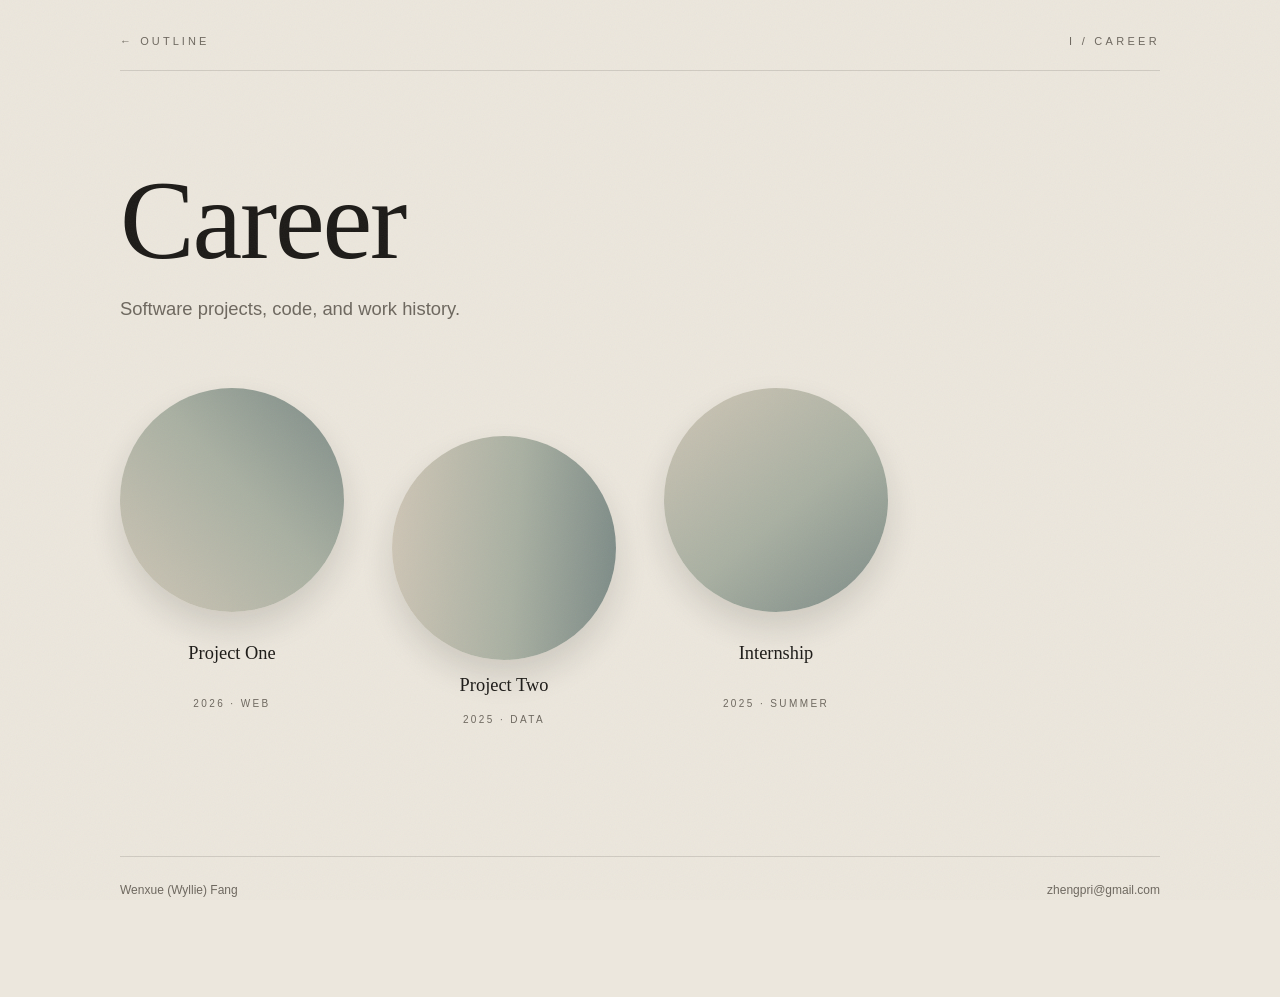
==== career.html @ d66bb4b9 "new version" ====
<!DOCTYPE html>
<html lang="en">

<head>
  <meta charset="UTF-8">
  <meta name="viewport" content="width=device-width, initial-scale=1.0">
  <title>Career — Wyllie Fang</title>
  <link rel="stylesheet" href="style.css">
</head>

<body>

  <!-- Career 展厅：软件开发项目、代码作品、工作履历 -->

  <div class="shell">

    <header class="topbar">
      <a class="back" href="outline.html">&larr; Outline</a>
      <p class="eyebrow">I / Career</p>
    </header>

    <main>

      <div class="page-head">
        <h1 class="display">Career</h1>
        <p class="lede">Software projects, code, and work history.</p>
      </div>

      <!-- 节点由 data.js 的 career 数组生成 / nodes from data.career -->
      <div class="gallery" data-gallery="career"></div>

    </main>

    <footer class="footer">
      <span data-name></span>
      <a data-email href="#"></a>
    </footer>

  </div>

  <script src="assets/data.js"></script>
  <script src="assets/script.js"></script>

</body>

</html>
---- style.css ----
/* ===================================================================
 * style.css
 * =================================================================== */

/* ---- reset ---------------------------------------------------- */

*,
*::before,
*::after {
  margin: 0;
  padding: 0;
  box-sizing: border-box;
}

img {
  display: block;
  max-width: 100%;
}

button {
  font: inherit;
  color: inherit;
  background: none;
  border: none;
  cursor: pointer;
}

a {
  color: inherit;
  text-decoration: none;
}

/* ---- tokens --------------------------------------------------- */

:root {
  --paper: #ece7dd;
  --ink: #1c1a17;
  --ink-soft: #6d675e;
  --rule: rgba(28, 26, 23, 0.14);
  --accent: #b4442c;

  /* 第一页专用：深色底衬托冰晶图与浅灰紫胶囊
     cover page only — the dark ground the lavender capsule sits on */
  --void: #16151b;
  --edge: #c6c4d6;

  --serif: "Times New Roman", Times, Georgia, serif;
  --sans: "Helvetica Neue", Helvetica, Arial, sans-serif;

  --page: 68rem;
  --ease: cubic-bezier(0.22, 1, 0.36, 1);
}

/* ---- base ----------------------------------------------------- */

html {
  -webkit-text-size-adjust: 100%;
}

body {
  min-height: 100svh;
  background: var(--paper);
  color: var(--ink);
  font-family: var(--sans);
  font-size: 16px;
  line-height: 1.65;
  -webkit-font-smoothing: antialiased;
}

body.is-locked {
  overflow: hidden;
}

/* 纸张颗粒 / paper grain */
body::after {
  content: "";
  position: fixed;
  inset: 0;
  z-index: 100;
  pointer-events: none;
  opacity: 0.05;
  background-image: url("data:image/svg+xml,%3Csvg xmlns='http://www.w3.org/2000/svg' width='160' height='160'%3E%3Cfilter id='n'%3E%3CfeTurbulence type='fractalNoise' baseFrequency='0.85' numOctaves='3'/%3E%3C/filter%3E%3Crect width='160' height='160' filter='url(%23n)'/%3E%3C/svg%3E");
}

/* ---- 通用文字 / shared type ----------------------------------- */

.eyebrow {
  font-size: 0.6875rem;
  letter-spacing: 0.3em;
  text-transform: uppercase;
  color: var(--ink-soft);
}

.display {
  font-family: var(--serif);
  font-weight: 400;
  font-size: clamp(2.75rem, 9vw, 7rem);
  line-height: 0.95;
  letter-spacing: -0.02em;
}

.lede {
  max-width: 34rem;
  font-size: clamp(1rem, 2vw, 1.15rem);
  color: var(--ink-soft);
}

/* ---- 圆形按钮 / the single round button ----------------------- */

.enter {
  display: grid;
  place-items: center;
  width: 8.5rem;
  height: 8.5rem;
  border: 1px solid var(--ink);
  border-radius: 50%;
  font-size: 0.6875rem;
  letter-spacing: 0.28em;
  text-transform: uppercase;
  transition: color 0.5s var(--ease), background-color 0.5s var(--ease),
    transform 0.5s var(--ease);
}

.enter:hover,
.enter:focus-visible {
  background: var(--ink);
  color: var(--paper);
  transform: scale(1.06);
}

/* ---- 第一页 / landing：单张 intro.png 满屏 + 视差 -------------- */

/* 三角形蒙版之外露出的是这块深色底，不是纸色
   what shows outside the triangle knockout */
body.is-cover {
  background: var(--void);
  overflow: hidden;
}

.cover {
  position: relative;
  min-height: 100svh;
  overflow: hidden;
}

/* ---- Backdrop: Parallax（对应 Cargo 的视差背景）---------------- */

/* Clip when scrolling: On → fixed，背景不随页面滚动
   蒙版由 backdrop.js 按容器像素生成 / mask is generated in JS */
.backdrop {
  position: fixed;
  inset: 0;
  z-index: 0;
  overflow: hidden;
  -webkit-mask-size: 100% 100%;
  mask-size: 100% 100%;
  -webkit-mask-repeat: no-repeat;
  mask-repeat: no-repeat;
}

/* 7 个倾斜的平面，尺寸和变形都由 backdrop.js 算出来
   the N layer planes; size + matrix come from backdrop.js */
.parallax-layer {
  position: absolute;
  top: 50%;
  left: 50%;
  overflow: hidden;
  transform-origin: 50% 50%;
  will-change: transform;
}

/* 平面里的照片：反向 skew + rotate 把变形抵消，照片保持不歪
   the photo inside, counter-transformed so the bitmap stays upright */
.parallax-tile {
  position: absolute;
  inset: 0;
  background-position: center;
  background-size: cover;
  background-repeat: no-repeat;
  transform-origin: 50% 50%;
}

.backdrop-overlay {
  position: absolute;
  inset: 0;
}

/* ---- 4. 悬浮前景 / foreground -------------------------------- */

/* 左上角的胶囊按钮：整个第一页唯一的交互入口。
   position: fixed + 高 z-index，完全脱离背景的倾斜与视差位移。
   the one interactive node — pinned, never touched by the parallax */
.cover-badge {
  position: fixed;
  top: clamp(1.25rem, 3.5vw, 2.25rem);
  left: clamp(1.25rem, 3.5vw, 2.25rem);
  z-index: 50;

  display: inline-flex;
  align-items: center;
  gap: 0.55em;
  padding: 0.62rem 1.2rem;

  border: 1px solid var(--edge);
  border-radius: 999px;

  font-size: 0.75rem;
  letter-spacing: 0.16em;
  line-height: 1;
  white-space: nowrap;
  color: var(--edge);

  transition: color 0.45s var(--ease), background-color 0.45s var(--ease),
    border-color 0.45s var(--ease);
}

.cover-badge:hover,
.cover-badge:focus-visible {
  background: var(--edge);
  color: var(--void);
}

.cover-badge-glyph {
  font-size: 0.9em;
  opacity: 0.75;
}

/* ---- Intro 页 / intro（等 Cargo 的设计迁过来）------------------ */

.stage {
  display: grid;
  place-items: center;
  min-height: 100svh;
  padding: 3rem 1.5rem;
  text-align: center;
}

.stage-inner {
  display: grid;
  justify-items: center;
  gap: 2.75rem;
}

/* ---- 页面外壳 / page shell ------------------------------------ */

.shell {
  max-width: var(--page);
  margin-inline: auto;
  padding: 2rem 1.5rem 6rem;
}

.topbar {
  display: flex;
  align-items: baseline;
  justify-content: space-between;
  gap: 1rem;
  padding-bottom: 1.25rem;
  border-bottom: 1px solid var(--rule);
}

.back {
  font-size: 0.6875rem;
  letter-spacing: 0.28em;
  text-transform: uppercase;
  color: var(--ink-soft);
  transition: color 0.3s var(--ease);
}

.back:hover {
  color: var(--accent);
}

.page-head {
  padding: clamp(3rem, 10vw, 6rem) 0 clamp(2rem, 6vw, 4rem);
}

.page-head .lede {
  margin-top: 1.25rem;
}

/* ---- Outline 页的两个大圆 / hub circles ----------------------- */

.hubs {
  display: grid;
  grid-template-columns: repeat(auto-fit, minmax(16rem, 1fr));
  gap: clamp(3rem, 8vw, 6rem);
  align-items: start;
  padding: clamp(2rem, 8vw, 5rem) 0;
}

.hub {
  display: grid;
  justify-items: center;
  gap: 1.25rem;
  text-align: center;
  animation: rise 0.9s var(--ease) backwards;
  animation-delay: calc(var(--i) * 0.12s);
}

.hub-disc {
  width: min(22rem, 62vw);
  aspect-ratio: 1;
  border-radius: 50%;
  background-position: center;
  background-size: cover;
  box-shadow: 0 1.5rem 3rem rgba(28, 26, 23, 0.18);
  transition: transform 0.7s var(--ease), box-shadow 0.7s var(--ease);
}

.hub:hover .hub-disc,
.hub:focus-visible .hub-disc {
  transform: scale(1.04) rotate(-1.5deg);
  box-shadow: 0 2rem 4rem rgba(28, 26, 23, 0.26);
}

.hub-title {
  font-family: var(--serif);
  font-size: clamp(1.75rem, 4vw, 2.5rem);
  line-height: 1.1;
}

.hub-meta {
  font-size: 0.6875rem;
  letter-spacing: 0.28em;
  text-transform: uppercase;
  color: var(--ink-soft);
}

/* ---- 展厅网格 / gallery grid ---------------------------------- */

/* 数组里每多一项就自动多一个格子，布局不用改
   one more array item = one more cell, no layout edits */
.gallery {
  display: grid;
  grid-template-columns: repeat(auto-fill, minmax(13rem, 1fr));
  gap: clamp(2rem, 5vw, 3.5rem) clamp(1.5rem, 4vw, 3rem);
}

.node {
  display: grid;
  justify-items: center;
  gap: 0.9rem;
  text-align: center;
  animation: rise 0.7s var(--ease) backwards;
  animation-delay: calc(var(--i) * 0.06s);
}

/* 交错错位，做出拼贴感 / stagger for the collage feel */
.node:nth-child(even) {
  margin-top: clamp(1rem, 4vw, 3rem);
}

.node-disc {
  width: 100%;
  aspect-ratio: 1;
  border-radius: 50%;
  background-position: center;
  background-size: cover;
  box-shadow: 0 1rem 2rem rgba(28, 26, 23, 0.14);
  transition: transform 0.6s var(--ease), box-shadow 0.6s var(--ease);
}

.node:hover .node-disc,
.node:focus-visible .node-disc {
  transform: scale(1.05) rotate(2deg);
  box-shadow: 0 1.75rem 3rem rgba(28, 26, 23, 0.22);
}

.node-title {
  font-family: var(--serif);
  font-size: 1.15rem;
  line-height: 1.25;
}

.node-meta {
  font-size: 0.625rem;
  letter-spacing: 0.24em;
  text-transform: uppercase;
  color: var(--ink-soft);
}

.empty {
  color: var(--ink-soft);
}

/* 没有图片时的占位色块 / placeholder when image is missing */
.is-empty {
  background-image: linear-gradient(
    var(--seed, 40deg),
    #cfc6b6,
    #a9b0a2 55%,
    #7c8a86
  );
}

/* ---- 详情浮层 / detail overlay -------------------------------- */

.overlay {
  position: fixed;
  inset: 0;
  z-index: 90;
  display: grid;
  place-items: center;
  padding: 1.5rem;
  background: rgba(20, 18, 16, 0.55);
  backdrop-filter: blur(6px);
  opacity: 0;
  visibility: hidden;
  transition: opacity 0.4s var(--ease), visibility 0.4s var(--ease);
}

.overlay.is-open {
  opacity: 1;
  visibility: visible;
}

.overlay-panel {
  position: relative;
  display: grid;
  justify-items: center;
  gap: 1rem;
  width: min(30rem, 100%);
  max-height: 86svh;
  overflow-y: auto;
  padding: 3rem 2rem 2.5rem;
  background: var(--paper);
  text-align: center;
  transform: translateY(1rem);
  transition: transform 0.5s var(--ease);
}

.overlay.is-open .overlay-panel {
  transform: none;
}

.overlay-close {
  position: absolute;
  top: 0.75rem;
  right: 1rem;
  font-size: 1.5rem;
  line-height: 1;
  color: var(--ink-soft);
}

.overlay-disc {
  width: 12rem;
  aspect-ratio: 1;
  border-radius: 50%;
  background-position: center;
  background-size: cover;
}

.overlay-title {
  font-family: var(--serif);
  font-weight: 400;
  font-size: 1.75rem;
  line-height: 1.15;
}

.overlay-meta {
  font-size: 0.625rem;
  letter-spacing: 0.24em;
  text-transform: uppercase;
  color: var(--ink-soft);
}

.overlay-text {
  color: var(--ink-soft);
}

.overlay-link {
  font-size: 0.6875rem;
  letter-spacing: 0.24em;
  text-transform: uppercase;
  color: var(--accent);
  border-bottom: 1px solid currentColor;
  padding-bottom: 0.15rem;
}

/* ---- footer --------------------------------------------------- */

.footer {
  display: flex;
  flex-wrap: wrap;
  justify-content: space-between;
  gap: 1rem;
  margin-top: clamp(4rem, 12vw, 8rem);
  padding-top: 1.5rem;
  border-top: 1px solid var(--rule);
  font-size: 0.75rem;
  color: var(--ink-soft);
}

/* ---- motion --------------------------------------------------- */

@keyframes rise {
  from {
    opacity: 0;
    transform: translateY(1.5rem);
  }
}

@media (prefers-reduced-motion: reduce) {
  *,
  *::before,
  *::after {
    animation-duration: 0.01ms !important;
    transition-duration: 0.01ms !important;
  }
}
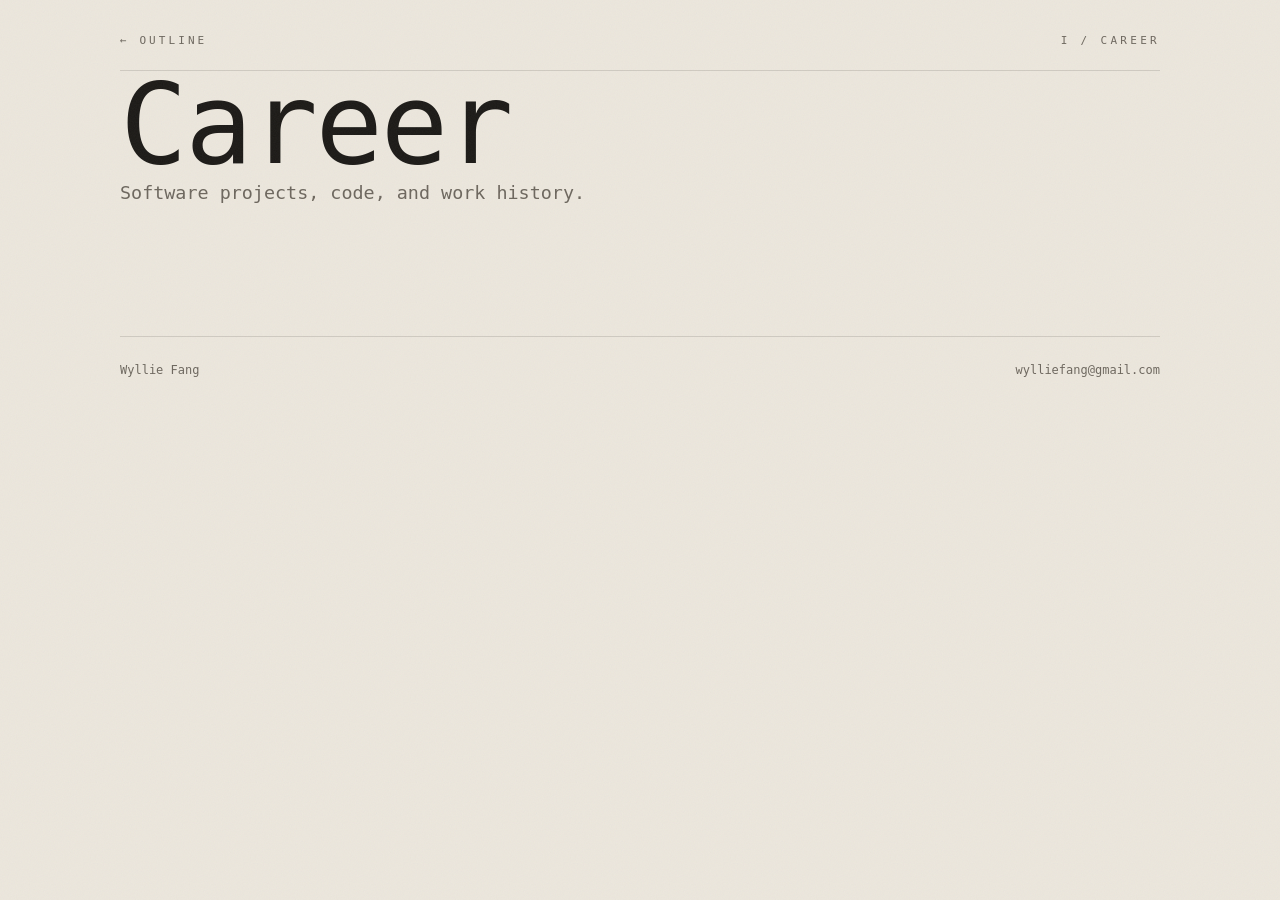
==== commit 98d64096: "modify annotation" ====
--- a/career.html
+++ b/career.html
@@ -10,7 +10,7 @@
 
 <body>
 
-  <!-- Career 展厅：软件开发项目、代码作品、工作履历 -->
+  <!-- Career gallery: software projects, code, and work history -->
 
   <div class="shell">
 
@@ -26,7 +26,7 @@
         <p class="lede">Software projects, code, and work history.</p>
       </div>
 
-      <!-- 节点由 data.js 的 career 数组生成 / nodes from data.career -->
+      <!-- nodes come from the career array in data.js -->
       <div class="gallery" data-gallery="career"></div>
 
     </main>
--- a/style.css
+++ b/style.css
@@ -39,15 +39,27 @@
   --rule: rgba(28, 26, 23, 0.14);
   --accent: #b4442c;
 
-  /* 第一页专用：深色底衬托冰晶图与浅灰紫胶囊
-     cover page only — the dark ground the lavender capsule sits on */
-  --void: #16151b;
-  --edge: #c6c4d6;
-
-  --serif: "Times New Roman", Times, Georgia, serif;
-  --sans: "Helvetica Neue", Helvetica, Arial, sans-serif;
+  /* Cover page only. The ground is light on purpose: the ice-crystal
+     texture is glossy and translucent by itself, and laying a dark
+     grey wash under it killed the sheen completely. */
+  --void: var(--paper);
+
+  /* The capsule border. This was #c6c4d6 back when the ground was
+     dark; on a light ground it was almost invisible, so it is
+     deepened to a grey-violet in the same family. Change this one
+     value to go back to a lighter border. */
+  --edge: #4a4658;
+
+  /* One typeface for the whole site, Azeret Mono — the cover page
+     uses it too. The --serif / --sans names are kept pointing at it
+     so none of the 5 usages below need editing; to go back to a
+     serif/sans pair, change only these three lines. */
+  --mono: "Azeret Mono", ui-monospace, "SFMono-Regular", Menlo, monospace;
+  --serif: var(--mono);
+  --sans: var(--mono);
 
   --page: 68rem;
+  --corner: 0.625rem;
   --ease: cubic-bezier(0.22, 1, 0.36, 1);
 }
 
@@ -71,7 +83,7 @@
   overflow: hidden;
 }
 
-/* 纸张颗粒 / paper grain */
+/* Paper grain. */
 body::after {
   content: "";
   position: fixed;
@@ -82,7 +94,7 @@
   background-image: url("data:image/svg+xml,%3Csvg xmlns='http://www.w3.org/2000/svg' width='160' height='160'%3E%3Cfilter id='n'%3E%3CfeTurbulence type='fractalNoise' baseFrequency='0.85' numOctaves='3'/%3E%3C/filter%3E%3Crect width='160' height='160' filter='url(%23n)'/%3E%3C/svg%3E");
 }
 
-/* ---- 通用文字 / shared type ----------------------------------- */
+/* ---- Shared type ---------------------------------------------- */
 
 .eyebrow {
   font-size: 0.6875rem;
@@ -105,33 +117,12 @@
   color: var(--ink-soft);
 }
 
-/* ---- 圆形按钮 / the single round button ----------------------- */
-
-.enter {
-  display: grid;
-  place-items: center;
-  width: 8.5rem;
-  height: 8.5rem;
-  border: 1px solid var(--ink);
-  border-radius: 50%;
-  font-size: 0.6875rem;
-  letter-spacing: 0.28em;
-  text-transform: uppercase;
-  transition: color 0.5s var(--ease), background-color 0.5s var(--ease),
-    transform 0.5s var(--ease);
-}
-
-.enter:hover,
-.enter:focus-visible {
-  background: var(--ink);
-  color: var(--paper);
-  transform: scale(1.06);
-}
-
-/* ---- 第一页 / landing：单张 intro.png 满屏 + 视差 -------------- */
-
-/* 三角形蒙版之外露出的是这块深色底，不是纸色
-   what shows outside the triangle knockout */
+/* ---- Cover page: one full-screen intro.png plus parallax ------ */
+
+/* A light ground. The base image and its 7 tiled layers cover nearly
+   the whole viewport, so this color shows through only in a few
+   slivers — but it still must not be dark. A dark fallback was
+   exactly what made the whole page read as dimmed. */
 body.is-cover {
   background: var(--void);
   overflow: hidden;
@@ -143,41 +134,91 @@
   overflow: hidden;
 }
 
-/* ---- Backdrop: Parallax（对应 Cargo 的视差背景）---------------- */
-
-/* Clip when scrolling: On → fixed，背景不随页面滚动
-   蒙版由 backdrop.js 按容器像素生成 / mask is generated in JS */
+/* ---- Backdrop: parallax (the Cargo parallax background) ------- */
+
+/* Clip when scrolling: On → fixed, so the backdrop does not scroll
+   with the page. The mask is generated in backdrop.js from the
+   container's pixel size. */
+/* §1 The viewport container: fixed + inset 0 == 100vw × 100vh, which
+   rescales with the window; resizes are re-measured in backdrop.js. */
 .backdrop {
   position: fixed;
   inset: 0;
   z-index: 0;
   overflow: hidden;
-  -webkit-mask-size: 100% 100%;
-  mask-size: 100% 100%;
-  -webkit-mask-repeat: no-repeat;
-  mask-repeat: no-repeat;
-}
-
-/* 7 个倾斜的平面，尺寸和变形都由 backdrop.js 算出来
-   the N layer planes; size + matrix come from backdrop.js */
-.parallax-layer {
-  position: absolute;
-  top: 50%;
-  left: 50%;
-  overflow: hidden;
-  transform-origin: 50% 50%;
-  will-change: transform;
-}
-
-/* 平面里的照片：反向 skew + rotate 把变形抵消，照片保持不歪
-   the photo inside, counter-transformed so the bitmap stays upright */
-.parallax-tile {
+}
+
+/* The moving backdrop: fills the viewport, and object-fit: cover
+   guarantees no black bars at any window ratio. Muted + autoplay +
+   playsinline are the conditions browsers require before they will
+   start playback on their own. */
+.backdrop-video {
+  position: absolute;
+  inset: 0;
+  width: 100%;
+  height: 100%;
+  object-fit: cover;
+  object-position: center;
+  pointer-events: none;
+}
+
+/* Reduced motion is set at the OS level: do not play the video,
+   hold the poster still frame instead. */
+@media (prefers-reduced-motion: reduce) {
+  .backdrop-video {
+    display: none;
+  }
+
+  .backdrop {
+    background: url("assets/video/cover-poster.jpg") center / cover no-repeat;
+  }
+}
+
+/* The full-bleed base: covers the whole page with no rotation, no
+   skew and no cropping. Outside the knockout, this is what fills
+   the page. */
+.backdrop-base {
   position: absolute;
   inset: 0;
   background-position: center;
   background-size: cover;
   background-repeat: no-repeat;
   transform-origin: 50% 50%;
+  will-change: transform;
+}
+
+/* The triangular knockout: a native CSS clip-path: polygon() whose
+   vertices are expressed in vw/vh/vmin, so it follows the viewport
+   automatically. Hard edges, no feathering, nothing for JS to
+   recompute. */
+.backdrop-cut {
+  position: absolute;
+  inset: 0;
+}
+
+/* backdrop.js computes size and centering and writes them onto
+   left/top/width/height; transform carries only the parallax offset
+   plus rotate/skew. Geometry lives in left/top, never in transform. */
+.parallax-layer {
+  position: absolute;
+  overflow: hidden;
+  transform-origin: 50% 50%;
+  will-change: transform;
+}
+
+/* The tile grid inside each plane: an infinitely repeating texture.
+   backdrop.js writes inset / background-size from CONFIG.tileSize,
+   leaving one extra tile of margin on every side so sliding through
+   a full period never exposes the layer's own edge. The texture is
+   rotated and skewed along with its layer — because the tiling is
+   infinite, shearing it can never break an edge. */
+.parallax-tile {
+  position: absolute;
+  inset: 0;
+  background-repeat: repeat;
+  background-origin: padding-box;
+  transform-origin: 50% 50%;
+  will-change: background-position;
 }
 
 .backdrop-overlay {
@@ -185,11 +226,16 @@
   inset: 0;
 }
 
-/* ---- 4. 悬浮前景 / foreground -------------------------------- */
-
-/* 左上角的胶囊按钮：整个第一页唯一的交互入口。
-   position: fixed + 高 z-index，完全脱离背景的倾斜与视差位移。
-   the one interactive node — pinned, never touched by the parallax */
+/* ---- 4. The floating foreground ------------------------------- */
+
+/* §4 The foreground UI: position: fixed at the highest z-index,
+   fully detached from the backdrop's skew, perspective and parallax
+   offset. The spec calls this one .button-4. */
+.button-4 {
+  position: fixed;
+  z-index: 90;
+}
+
 .cover-badge {
   position: fixed;
   top: clamp(1.25rem, 3.5vw, 2.25rem);
@@ -225,23 +271,7 @@
   opacity: 0.75;
 }
 
-/* ---- Intro 页 / intro（等 Cargo 的设计迁过来）------------------ */
-
-.stage {
-  display: grid;
-  place-items: center;
-  min-height: 100svh;
-  padding: 3rem 1.5rem;
-  text-align: center;
-}
-
-.stage-inner {
-  display: grid;
-  justify-items: center;
-  gap: 2.75rem;
-}
-
-/* ---- 页面外壳 / page shell ------------------------------------ */
+/* ---- Page shell ----------------------------------------------- */
 
 .shell {
   max-width: var(--page);
@@ -270,120 +300,425 @@
   color: var(--accent);
 }
 
-.page-head {
-  padding: clamp(3rem, 10vw, 6rem) 0 clamp(2rem, 6vw, 4rem);
-}
-
-.page-head .lede {
-  margin-top: 1.25rem;
-}
-
-/* ---- Outline 页的两个大圆 / hub circles ----------------------- */
-
-.hubs {
-  display: grid;
-  grid-template-columns: repeat(auto-fit, minmax(16rem, 1fr));
-  gap: clamp(3rem, 8vw, 6rem);
-  align-items: start;
-  padding: clamp(2rem, 8vw, 5rem) 0;
-}
-
-.hub {
+/* ---- §1 The self-introduction image / hero -------------------- */
+
+.hero {
   display: grid;
   justify-items: center;
-  gap: 1.25rem;
-  text-align: center;
-  animation: rise 0.9s var(--ease) backwards;
-  animation-delay: calc(var(--i) * 0.12s);
-}
-
-.hub-disc {
-  width: min(22rem, 62vw);
-  aspect-ratio: 1;
+  align-content: center;
+  gap: clamp(1.5rem, 4vw, 2.5rem);
+  min-height: calc(100svh - 10rem);
+  padding: clamp(2rem, 6vw, 4rem) 0;
+}
+
+/* contain, not cover: this image carries content, so it must never
+   be cropped. */
+.hero-frame {
+  display: inline-flex;
+  max-width: 100%;
+  max-height: 70svh;
+  overflow: hidden;
+  border-radius: var(--corner);
+  clip-path: inset(0 round var(--corner));
+}
+
+.hero-img {
+  width: auto;
+  max-width: 100%;
+  height: auto;
+  max-height: 70svh;
+  object-fit: contain;
+}
+
+.hero-cue {
+  font-size: 0.6875rem;
+  letter-spacing: 0.3em;
+  text-transform: uppercase;
+  color: var(--ink-soft);
+  transition: opacity 0.6s var(--ease);
+}
+
+.hero-cue::after {
+  content: " \2193";
+  display: inline-block;
+  animation: nudge 2.2s var(--ease) infinite;
+}
+
+/* Once the tree is scrolled into view, the cue has done its job. */
+.tree-revealed .hero-cue {
+  opacity: 0;
+}
+
+/* ---- §2 The tree ---------------------------------------------- */
+
+/* Every wire is drawn by the ::before / ::after pseudo-elements on
+   .tree-item — there is no JS geometry anywhere. --stem is the length
+   of one vertical segment, so the gap between a parent dot and its
+   children is 2 × --stem. */
+.tree-stage {
+  --stem: clamp(1.75rem, 4vw, 2.75rem);
+  --sib: clamp(0.4rem, 2.5vw, 1.75rem);
+  --bend: var(--corner);
+  --wire: 1px solid var(--rule);
+
+  padding: clamp(2rem, 7vw, 5rem) 0 clamp(4rem, 12vw, 8rem);
+  /* A wide tree scrolls sideways rather than being squashed. */
+  overflow-x: auto;
+  overscroll-behavior-x: contain;
+}
+
+.tree-wrap {
+  display: flex;
+  justify-content: center;
+  min-width: max-content;
+  padding-inline: 1.5rem;
+}
+
+.tree-level {
+  position: relative;
+  display: flex;
+  justify-content: center;
+  padding-top: var(--stem);
+  list-style: none;
+}
+
+/* This has to override the display:flex above, or [hidden] loses to
+   it and stops working. */
+.tree-level[hidden] {
+  display: none;
+}
+
+/* The stem descending from the parent dot. */
+.tree-level::before {
+  content: "";
+  position: absolute;
+  top: 0;
+  left: 50%;
+  height: var(--stem);
+  border-left: var(--wire);
+}
+
+.tree-item {
+  position: relative;
+  display: flex;
+  flex-direction: column;
+  align-items: center;
+  padding: var(--stem) var(--sib) 0;
+}
+
+/* Two half-bars sit above each node and join with its siblings' into
+   one continuous bar across the row; ::after additionally carries the
+   vertical drop down into the dot. */
+.tree-item::before,
+.tree-item::after {
+  content: "";
+  position: absolute;
+  top: 0;
+  width: 50%;
+  height: var(--stem);
+  border-top: var(--wire);
+}
+
+.tree-item::before {
+  right: 50%;
+}
+
+.tree-item::after {
+  left: 50%;
+  border-left: var(--wire);
+}
+
+/* The nodes at each end drop their outer half-bar and round off the
+   inner corner. */
+.tree-item:first-child::before,
+.tree-item:last-child::after {
+  border: 0;
+}
+
+.tree-item:first-child::after {
+  border-radius: var(--bend) 0 0 0;
+}
+
+.tree-item:last-child::before {
+  border-right: var(--wire);
+  border-radius: 0 var(--bend) 0 0;
+}
+
+/* An only child needs no bar at all — the parent's stem already
+   reaches it directly. */
+.tree-item:only-child::before,
+.tree-item:only-child::after {
+  display: none;
+}
+
+/* The children of Career / Hobby are laid out as a vertical list
+   instead. The connecting line stops outside the thumbnails and
+   reaches each node with a short horizontal stub, so it never cuts
+   across an image or its label. */
+.tree-depth-2,
+.tree-root > .tree-item > .tree-level > .tree-item > .tree-level {
+  --leaf-size: 4.75rem;
+  --spine-x: 1rem;
+  --leaf-indent: 2.75rem;
+
+  flex-direction: column;
+  align-items: flex-start;
+  gap: 2rem;
+  width: clamp(14rem, 22vw, 18rem);
+  padding-top: calc(var(--stem) * 2);
+}
+
+.tree-depth-2::before,
+.tree-root > .tree-item > .tree-level > .tree-item > .tree-level::before {
+  top: var(--stem);
+  bottom: calc(var(--leaf-size) / 2 + var(--bend));
+  left: var(--spine-x);
+  height: auto;
+}
+
+/* Leaves the Career / Hobby dot at the 9 o'clock position, then
+   bends down into the trunk below. */
+.tree-depth-2::after,
+.tree-root > .tree-item > .tree-level > .tree-item > .tree-level::after {
+  content: "";
+  position: absolute;
+  top: -3.25rem;
+  left: var(--spine-x);
+  width: calc(50% - 3.25rem - var(--spine-x));
+  height: calc(3.25rem + var(--stem));
+  border-top: var(--wire);
+  border-left: var(--wire);
+  border-radius: var(--bend) 0 0 0;
+}
+
+.tree-depth-2 > .tree-item,
+.tree-root > .tree-item > .tree-level > .tree-item > .tree-level > .tree-item {
+  align-items: flex-start;
+  width: 100%;
+  padding: 0 0 0 var(--leaf-indent);
+}
+
+.tree-depth-2 > .tree-item::before,
+.tree-root > .tree-item > .tree-level > .tree-item > .tree-level > .tree-item::before {
+  display: block;
+  top: calc(var(--leaf-size) / 2 - var(--bend));
+  left: var(--spine-x);
+  width: calc(var(--leaf-indent) - var(--spine-x));
+  height: var(--bend);
+  border: 0;
+  border-left: var(--wire);
+  border-bottom: var(--wire);
+  border-radius: 0 0 0 var(--bend);
+}
+
+.tree-depth-2 > .tree-item::after,
+.tree-root > .tree-item > .tree-level > .tree-item > .tree-level > .tree-item::after {
+  display: none;
+}
+
+/* Leaf labels sit to the right of the dot, so a wire can never run
+   through the text. */
+.tree-depth-2 .dot.is-leaf .dot-text,
+.tree-root > .tree-item > .tree-level > .tree-item > .tree-level .dot.is-leaf .dot-text {
+  top: 50%;
+  left: calc(100% + 1rem);
+  transform: translateY(-50%);
+  width: clamp(7rem, 11vw, 10rem);
+  text-align: left;
+}
+
+/* Nothing hangs above the root. */
+.tree-root,
+.tree-root > .tree-item {
+  padding-top: 0;
+}
+
+.tree-root::before,
+.tree-root > .tree-item::before,
+.tree-root > .tree-item::after {
+  display: none;
+}
+
+/* ---- The dot component ---------------------------------------- */
+
+/* One .dot = one circle, and --size is its diameter. The label is
+   absolutely positioned, so however long it runs it can never push
+   the wires out of alignment. */
+.dot {
+  --size: 4.75rem;
+  position: relative;
+  width: var(--size);
+  height: var(--size);
+  border-radius: 50%;
+  cursor: pointer;
+}
+
+.dot.is-root {
+  --size: 8.5rem;
+}
+
+.dot.is-branch {
+  --size: 6.5rem;
+}
+
+.dot-disc {
+  display: block;
+  width: 100%;
+  height: 100%;
   border-radius: 50%;
   background-position: center;
   background-size: cover;
-  box-shadow: 0 1.5rem 3rem rgba(28, 26, 23, 0.18);
-  transition: transform 0.7s var(--ease), box-shadow 0.7s var(--ease);
-}
-
-.hub:hover .hub-disc,
-.hub:focus-visible .hub-disc {
-  transform: scale(1.04) rotate(-1.5deg);
-  box-shadow: 0 2rem 4rem rgba(28, 26, 23, 0.26);
-}
-
-.hub-title {
+  box-shadow: 0 0.75rem 1.75rem rgba(28, 26, 23, 0.16);
+  transition: transform 0.6s var(--ease), box-shadow 0.6s var(--ease),
+    background-color 0.5s var(--ease);
+}
+
+.dot:hover .dot-disc,
+.dot:focus-visible .dot-disc {
+  transform: scale(1.06) rotate(-2deg);
+  box-shadow: 0 1.25rem 2.5rem rgba(28, 26, 23, 0.26);
+}
+
+/* An expanded node is ringed in the accent color. */
+.dot.is-open .dot-disc {
+  box-shadow: 0 0 0 0.2rem var(--paper), 0 0 0 calc(0.2rem + 1px) var(--accent),
+    0 0.75rem 1.75rem rgba(28, 26, 23, 0.16);
+}
+
+/* The label under the circle. */
+.dot-text {
+  position: absolute;
+  top: calc(100% + 0.6rem);
+  left: 50%;
+  transform: translateX(-50%);
+  display: grid;
+  gap: 0.15rem;
+  width: max-content;
+  max-width: 10rem;
+  text-align: center;
+  pointer-events: none;
+}
+
+.dot-label {
   font-family: var(--serif);
-  font-size: clamp(1.75rem, 4vw, 2.5rem);
-  line-height: 1.1;
-}
-
-.hub-meta {
+  /* Mono runs wider than the old serif, and the labels sit close
+     together on the tree, so this is a step down from 1.05rem. */
+  font-size: 0.9rem;
+  line-height: 1.25;
+}
+
+.dot-meta {
+  font-size: 0.5625rem;
+  letter-spacing: 0.22em;
+  text-transform: uppercase;
+  color: var(--ink-soft);
+}
+
+/* The root is an outlined circle with its label set inside it. */
+.dot.is-root .dot-disc {
+  background-color: transparent;
+  border: 1px solid var(--ink);
+  box-shadow: none;
+}
+
+.dot.is-root .dot-text {
+  inset: 0;
+  top: 0;
+  left: 0;
+  transform: none;
+  place-content: center;
+  width: auto;
+  max-width: none;
+}
+
+.dot.is-root .dot-label {
+  font-family: var(--sans);
   font-size: 0.6875rem;
   letter-spacing: 0.28em;
   text-transform: uppercase;
-  color: var(--ink-soft);
-}
-
-/* ---- 展厅网格 / gallery grid ---------------------------------- */
-
-/* 数组里每多一项就自动多一个格子，布局不用改
-   one more array item = one more cell, no layout edits */
-.gallery {
-  display: grid;
-  grid-template-columns: repeat(auto-fill, minmax(13rem, 1fr));
-  gap: clamp(2rem, 5vw, 3.5rem) clamp(1.5rem, 4vw, 3rem);
-}
-
-.node {
-  display: grid;
-  justify-items: center;
-  gap: 0.9rem;
-  text-align: center;
-  animation: rise 0.7s var(--ease) backwards;
-  animation-delay: calc(var(--i) * 0.06s);
-}
-
-/* 交错错位，做出拼贴感 / stagger for the collage feel */
-.node:nth-child(even) {
-  margin-top: clamp(1rem, 4vw, 3rem);
-}
-
-.node-disc {
-  width: 100%;
-  aspect-ratio: 1;
-  border-radius: 50%;
-  background-position: center;
-  background-size: cover;
-  box-shadow: 0 1rem 2rem rgba(28, 26, 23, 0.14);
-  transition: transform 0.6s var(--ease), box-shadow 0.6s var(--ease);
-}
-
-.node:hover .node-disc,
-.node:focus-visible .node-disc {
-  transform: scale(1.05) rotate(2deg);
-  box-shadow: 0 1.75rem 3rem rgba(28, 26, 23, 0.22);
-}
-
-.node-title {
-  font-family: var(--serif);
-  font-size: 1.15rem;
-  line-height: 1.25;
-}
-
-.node-meta {
-  font-size: 0.625rem;
-  letter-spacing: 0.24em;
-  text-transform: uppercase;
-  color: var(--ink-soft);
+  transition: color 0.5s var(--ease);
+}
+
+.dot.is-root:hover .dot-disc,
+.dot.is-root:focus-visible .dot-disc {
+  transform: scale(1.05);
+  box-shadow: none;
+}
+
+.dot.is-root:hover .dot-label,
+.dot.is-root:focus-visible .dot-label {
+  color: var(--ink);
+}
+
+.dot.is-root.is-open .dot-disc {
+  background-color: transparent;
+  border-color: var(--accent);
+}
+
+.dot.is-root.is-open .dot-label {
+  color: var(--ink);
+}
+
+/* ---- The growing animation ------------------------------------ */
+
+/* Animations restart whenever a level leaves display:none, which is
+   what makes every expand grow again rather than just appear. */
+.tree-level:not(.tree-root):not([hidden]) {
+  animation: wires 0.7s var(--ease) backwards;
+}
+
+.tree-level:not(.tree-root):not([hidden]) > .tree-item > .dot {
+  animation: sprout 0.6s var(--ease) backwards;
+  animation-delay: calc(var(--i) * 0.09s + 0.1s);
+}
+
+@keyframes wires {
+  from {
+    opacity: 0;
+  }
+}
+
+@keyframes sprout {
+  from {
+    opacity: 0;
+    transform: translateY(-0.9rem) scale(0.5);
+  }
+}
+
+@keyframes nudge {
+  0%,
+  100% {
+    transform: translateY(0);
+  }
+  50% {
+    transform: translateY(0.3rem);
+  }
+}
+
+/* The root dot waits for the scroll before it surfaces. The "armed"
+   class is added by JS only, so with JS off the dot is simply
+   visible from the start. */
+.tree-armed .tree-root > .tree-item > .dot {
+  opacity: 0;
+  transform: translateY(1.25rem);
+}
+
+.tree-revealed .tree-root > .tree-item > .dot {
+  animation: reveal 0.9s var(--ease) forwards;
+}
+
+@keyframes reveal {
+  to {
+    opacity: 1;
+    transform: none;
+  }
 }
 
 .empty {
   color: var(--ink-soft);
 }
 
-/* 没有图片时的占位色块 / placeholder when image is missing */
+/* The placeholder block used when an image is missing. */
 .is-empty {
   background-image: linear-gradient(
     var(--seed, 40deg),
@@ -393,7 +728,7 @@
   );
 }
 
-/* ---- 详情浮层 / detail overlay -------------------------------- */
+/* ---- The detail overlay --------------------------------------- */
 
 .overlay {
   position: fixed;
